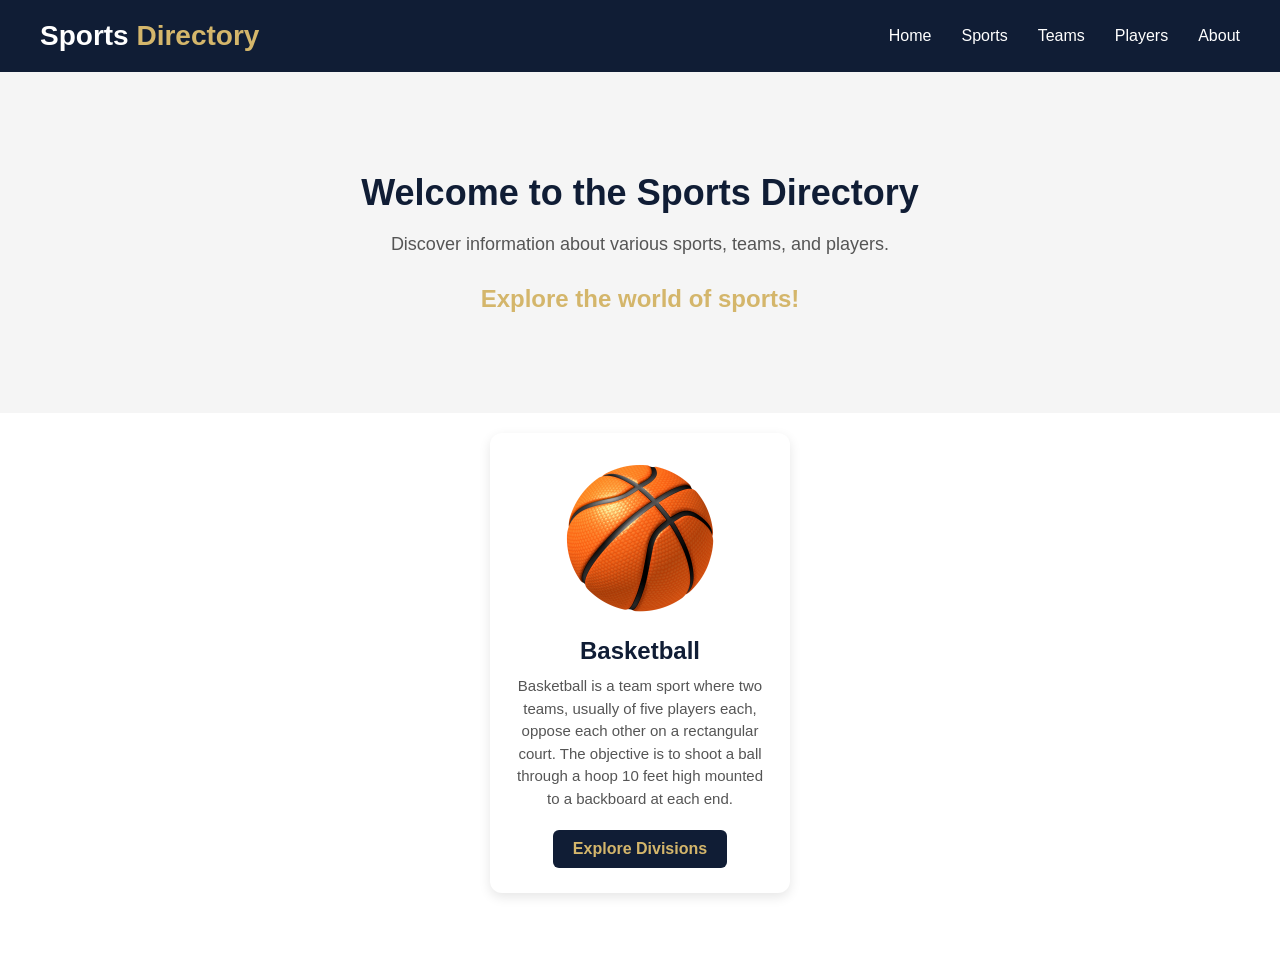
==== index.html @ fd7c1a42 "progress-so-far" ====
<!DOCTYPE html>
<html lang="en">
<head>
    <meta charset="UTF-8">
    <meta name="viewport" content="width=device-width, initial-scale=1.0">
    <title>Sports Directory</title>
    <link rel="stylesheet" href="style.css">
</head>
<body>
    <header>
        <nav>
            <h1>Sports <span>Directory</span></h1>

            <ul>
                <li><a href="#home">Home</a></li>
                <li><a href="#sports">Sports</a></li>
                <li><a href="#teams">Teams</a></li>
                <li><a href="#players">Players</a></li>
                <li><a href="#about">About</a></li>
            </ul>
        </nav>
    </header>

    <main>
        <section class="welcome" id="home">
            <h2>Welcome to the Sports Directory</h2>
            <p>Discover information about various sports, teams, and players.</p>
            <h3>Explore the world of sports!</h3>
        </section>

        <section class="sports">
            <div class="sport-card">
                <img src="images/basketball.png" alt="Basketball">
                <h2>Basketball</h2>
                <p>Basketball is a team sport where two teams, usually of five players each, oppose each other on a rectangular court. The objective is to shoot a ball through a hoop 10 feet high mounted to a backboard at each end.</p>
                <a href="basketball.html" class="sport-link">Explore Divisions</a>
            </div>
        </section>
    </main>

    <script src="script.js"></script>
</body>
</html>
---- style.css ----
/* General Page Styling */
* {
    margin: 0;
    padding: 0;
    box-sizing: border-box;
}

body {
    font-family: Arial, sans-serif;
    background-color: #FFFFFF;
}

/* Navigation Bar */
header {
    background-color: #101D35;
    padding: 20px 40px;
}

nav {
    display: flex;
    justify-content: space-between;
    align-items: center;
}

/* Website Name */
nav h1 {
    color: #FFFFFF;
    font-size: 28px;
}

nav h1 span {
    color: #D4B66B;
}

/* Navigation Links */
nav ul {
    display: flex;
    list-style: none;
    gap: 30px;
}

nav ul li a {
    color: #FFFFFF;
    text-decoration: none;
    font-size: 16px;
}

nav ul li a:hover {
    color: #D4B66B;
}

/* Welcome Section */
.welcome {
    text-align: center;
    padding: 100px 20px;
    background-color: #F5F5F5;
}

.welcome h2 {
    font-size: 36px;
    color: #101D35;
    margin-bottom: 20px;
}

.welcome p {
    font-size: 18px;
    color: #555555;
    max-width: 600px;
    margin: 0 auto;
}

.welcome h3 {
    font-size: 24px;
    color: #D4B66B;
    margin-top: 30px;
}

/* Sports Section */
.sports {
    display: flex;
    justify-content: center;
    padding: 20px 40px 60px;
}

/* Individual Sport Card */
.sport-card {
    background-color: #FFFFFF;
    width: 300px;
    padding: 25px;
    border-radius: 12px;
    text-align: center;
    box-shadow: 0 4px 12px rgba(0, 0, 0, 0.1);
    transition: transform 0.3s ease;
}

/* Basketball Image */
.sport-card img {
    width: 100%;
    height: 160px;
    object-fit: contain;
    margin-bottom: 15px;
}

/* Sport Name */
.sport-card h2 {
    color: #101D35;
    font-size: 24px;
    margin-bottom: 10px;
}

/* Sport Description */
.sport-card p {
    color: #555555;
    font-size: 15px;
    line-height: 1.5;
    margin-bottom: 20px;
}

/* Explore Link */
.sport-link {
    display: inline-block;
    background-color: #101D35;
    color: #D4B66B;
    padding: 10px 20px;
    border-radius: 6px;
    text-decoration: none;
    font-weight: bold;
}

/* Hover Effects */
.sport-card:hover {
    transform: translateY(-5px);
}

.sport-link:hover {
    background-color: #D4B66B;
    color: #101D35;
}
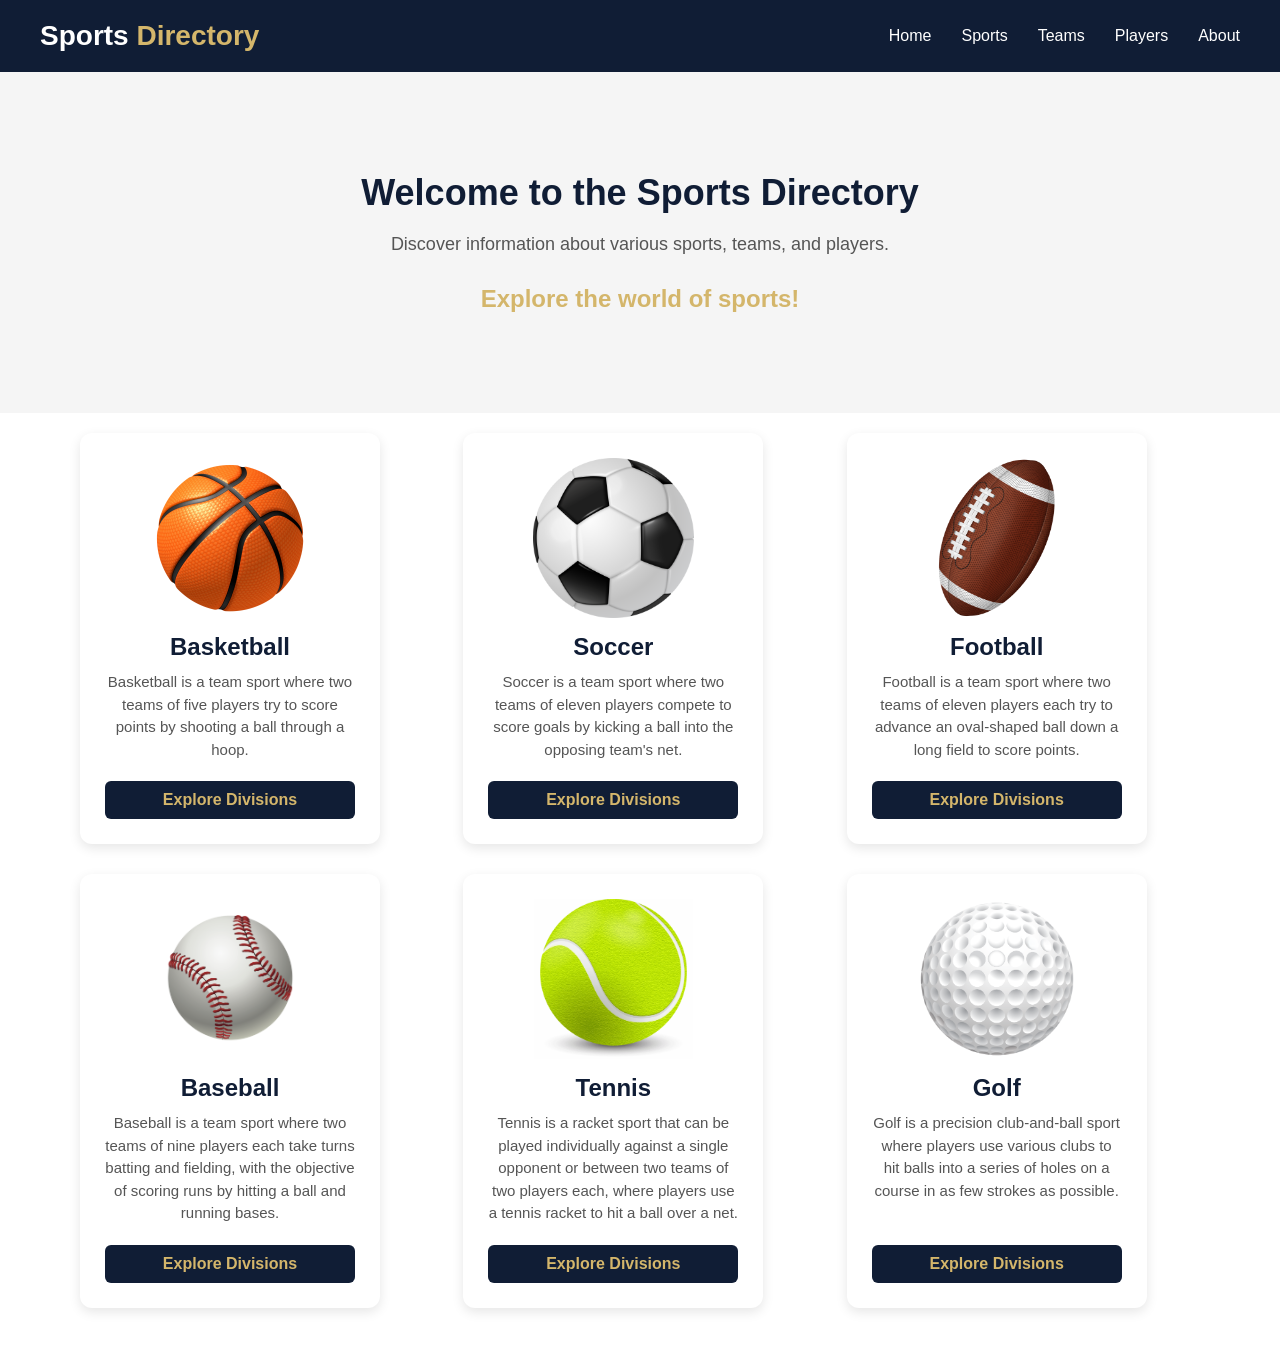
==== commit 36120ece: "progress-basketball" ====
--- a/index.html
+++ b/index.html
@@ -29,11 +29,61 @@
         </section>
 
         <section class="sports">
+            <!-- Basketball Card -->
             <div class="sport-card">
                 <img src="images/basketball.png" alt="Basketball">
                 <h2>Basketball</h2>
-                <p>Basketball is a team sport where two teams, usually of five players each, oppose each other on a rectangular court. The objective is to shoot a ball through a hoop 10 feet high mounted to a backboard at each end.</p>
-                <a href="basketball.html" class="sport-link">Explore Divisions</a>
+                <p>Basketball is a team sport where two teams of five players try to score points by shooting a ball through a hoop.</p>
+                <a href="sports/basketball/basketball.html" class="sport-link">Explore Divisions</a>
+            </div>
+            
+            <!-- Soccer Card -->
+            <div class="sport-card">
+                <img src="images/soccer.png" alt="Soccer">
+                <h2>Soccer</h2>
+                <p>Soccer is a team sport where two teams of eleven players compete to score goals by kicking a ball into the opposing team's net.</p>
+                <a href="sports/soccer/soccer.html" class="sport-link">Explore Divisions</a>
+            </div>
+
+            <!-- Football Card -->
+            <div class="sport-card">
+                <img src="images/football.png" alt="Football">
+                <h2>Football</h2>
+                <p>Football is a team sport where two teams of eleven players each try to advance an oval-shaped ball down a long field to score points.</p>
+                <a href="sports/football/football.html" class="sport-link">Explore Divisions</a>
+            </div>
+
+            <!-- Baseball Card -->
+            <div class="sport-card">
+                <img src="images/baseball.png" alt="Baseball">
+                <h2>Baseball</h2>
+                <p>Baseball is a team sport where two teams of nine players each take turns batting and fielding, with the objective of scoring runs by hitting a ball and running bases.</p>
+                <a href="sports/baseball/baseball.html" class="sport-link">Explore Divisions</a>
+            </div>
+
+            <!-- Tennis Card -->
+            <div class="sport-card">
+                <img src="images/tennis.png" alt="Tennis">
+                <h2>Tennis</h2>
+                <p>Tennis is a racket sport that can be played individually against a single opponent or between two teams of two players each, where players use a tennis racket to hit a ball over a net.</p>
+                <a href="sports/tennis/tennis.html" class="sport-link">Explore Divisions</a>
+            </div>
+
+            <!-- Golf Card -->
+            <div class="sport-card">
+                <img src="images/golf.png" alt="Golf">
+                <h2>Golf</h2>
+                <p>Golf is a precision club-and-ball sport where players use various clubs to hit balls into a series of holes on a course in as few strokes as possible.</p>
+                <a href="sports/golf/golf.html" class="sport-link">Explore Divisions</a>
+            </div>
+
+            <!-- Add more sports cards as needed -->
+        </section>
+    </main>
+
+    <script src="script.js"></script>
+</body>
+</html>
             </div>
         </section>
     </main>
--- a/style.css
+++ b/style.css
@@ -78,9 +78,12 @@
 
 /* Sports Section */
 .sports {
-    display: flex;
-    justify-content: center;
+    display: grid;
+    grid-template-columns: repeat(3, 1fr);
+    gap: 30px;
     padding: 20px 40px 60px;
+    max-width: 1200px;
+    margin: 0 auto;
 }
 
 /* Individual Sport Card */
@@ -136,4 +139,60 @@
 .sport-link:hover {
     background-color: #D4B66B;
     color: #101D35;
+}
+
+/* Responsive Sports Grid */
+@media (max-width: 900px) {
+    .sports {
+        grid-template-columns: repeat(2, 1fr);
+    }
+}
+
+@media (max-width: 600px) {
+    .sports {
+        grid-template-columns: 1fr;
+        padding: 20px;
+    }
+}
+
+/* Keep Sports Cards Consistent */
+.sport-card {
+    display: flex;
+    flex-direction: column;
+    height: 100%;
+}
+
+.sport-card .sport-link {
+    margin-top: auto;
+}
+
+.sport-heading {
+    text-align: center;
+    padding: 60px 20px 30px;
+}
+
+.sport-heading h2 {
+    color: #101D35;
+    margin-bottom: 10px;
+}
+
+.sport-heading p {
+    color: #555;
+}
+
+.leagues > h3 {
+    text-align: center;
+    color: #B18C3D;
+    margin-bottom: 20px;
+}
+
+.team-card {
+    justify-content: center;
+    min-height: 150px;
+}
+
+.conference-label {
+    color: #B18C3D;
+    font-weight: bold;
+    margin-top: 10px;
 }
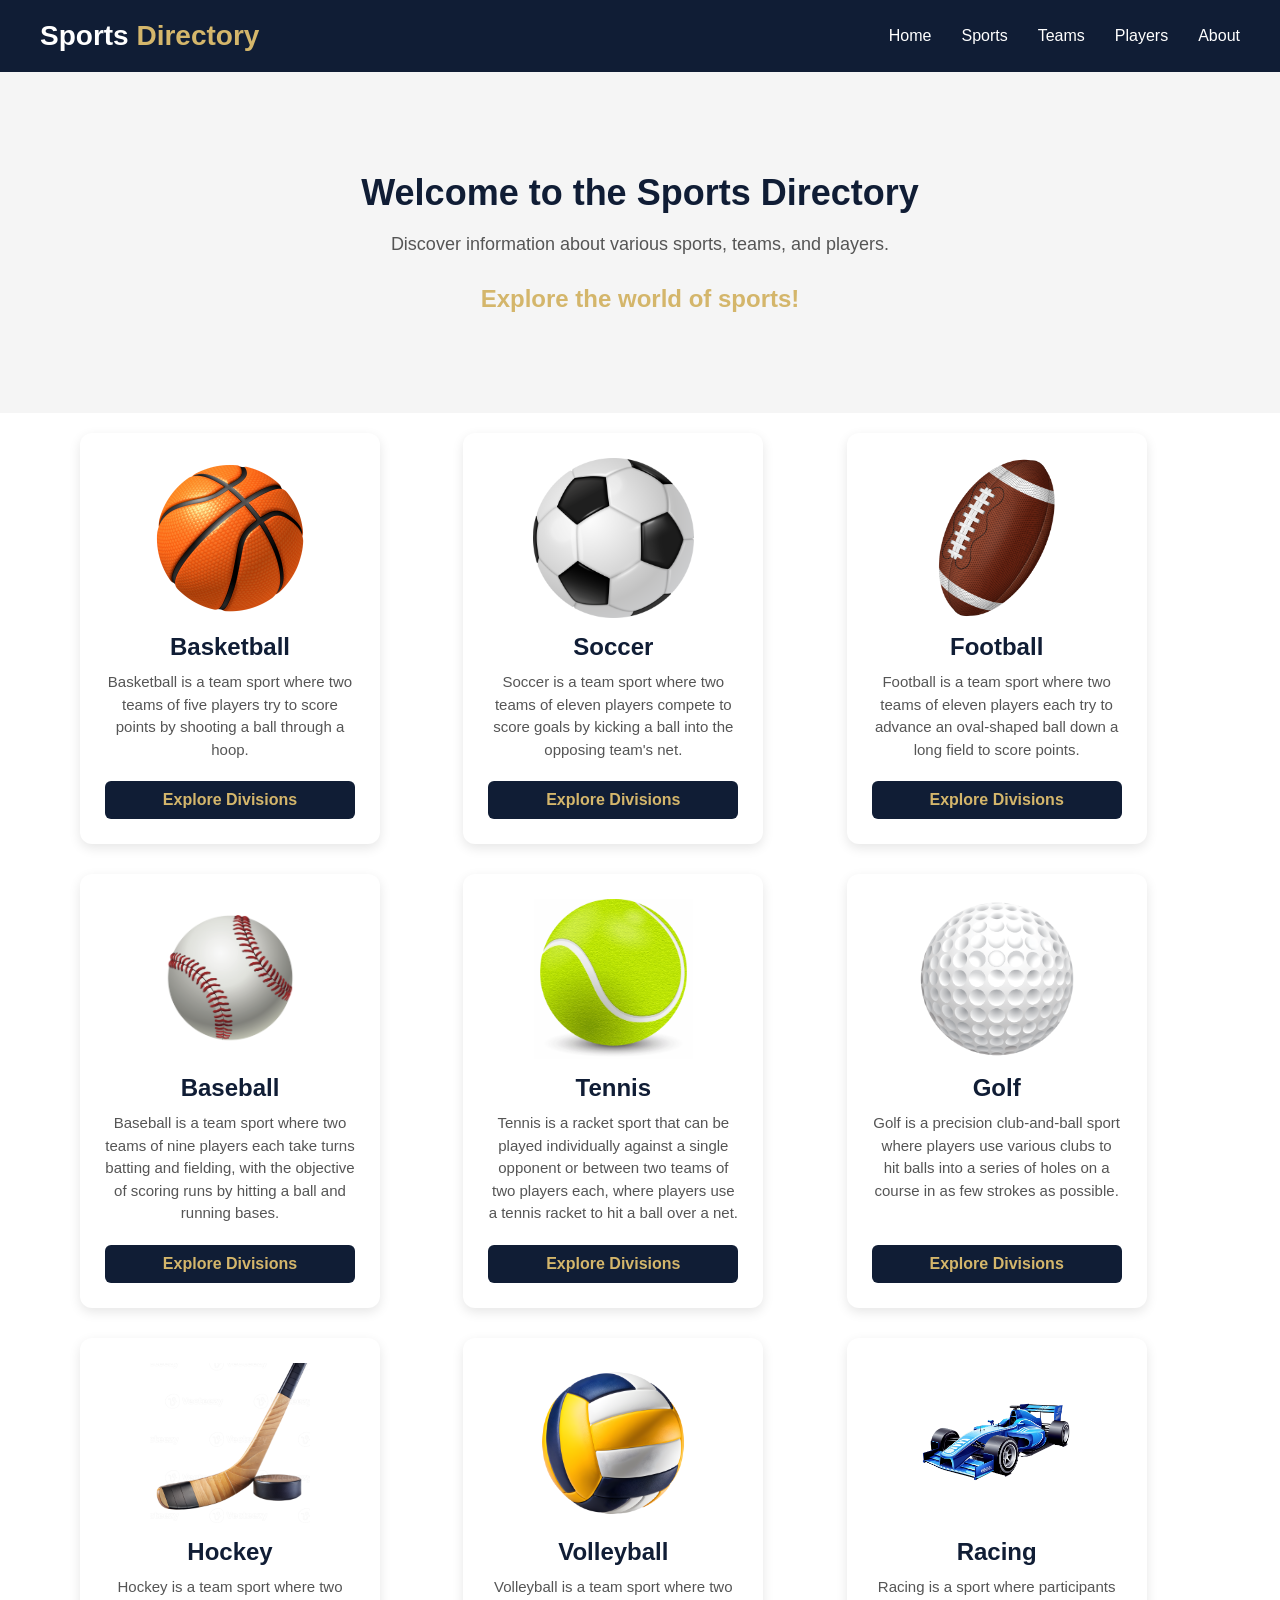
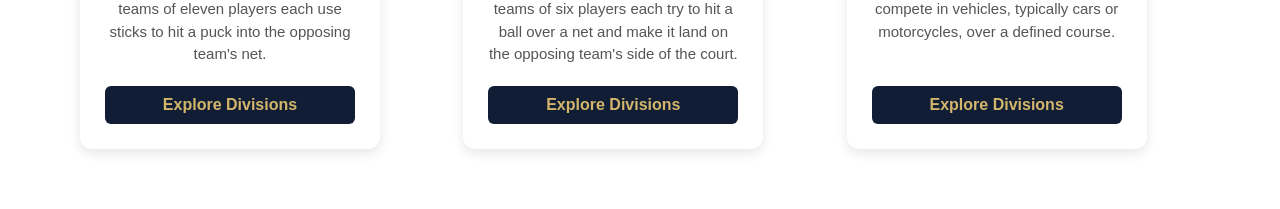
==== commit 3ab59e26: "nba-progress" ====
--- a/index.html
+++ b/index.html
@@ -77,7 +77,29 @@
                 <a href="sports/golf/golf.html" class="sport-link">Explore Divisions</a>
             </div>
 
-            <!-- Add more sports cards as needed -->
+            <!-- Hockey Card -->
+            <div class="sport-card">
+                <img src="images/hockey.png" alt="Hockey">
+                <h2>Hockey</h2>
+                <p>Hockey is a team sport where two teams of eleven players each use sticks to hit a puck into the opposing team's net.</p>
+                <a href="sports/hockey/hockey.html" class="sport-link">Explore Divisions</a>
+            </div>
+
+            <!-- Volleyball Card -->
+            <div class="sport-card">
+                <img src="images/volleyball.png" alt="Volleyball">
+                <h2>Volleyball</h2>
+                <p>Volleyball is a team sport where two teams of six players each try to hit a ball over a net and make it land on the opposing team's side of the court.</p>
+                <a href="sports/volleyball/volleyball.html" class="sport-link">Explore Divisions</a>
+            </div>
+
+            <!-- Racing Card -->
+            <div class="sport-card">
+                <img src="images/racing.png" alt="Racing">
+                <h2>Racing</h2>
+                <p>Racing is a sport where participants compete in vehicles, typically cars or motorcycles, over a defined course.</p>
+                <a href="sports/racing/racing.html" class="sport-link">Explore Divisions</a>
+            </div>
         </section>
     </main>
 
--- a/style.css
+++ b/style.css
@@ -195,4 +195,406 @@
     color: #B18C3D;
     font-weight: bold;
     margin-top: 10px;
+}
+
+/* Team Overview */
+
+.team-overview {
+    max-width: 1200px;
+    margin: 40px auto;
+    padding: 30px;
+    background: #101D35;
+    color: white;
+    border-radius: 15px;
+    box-shadow: 0 4px 12px rgba(0, 0, 0, 0.12);
+}
+
+.team-overview-header {
+    display: flex;
+    align-items: center;
+    gap: 25px;
+    padding-bottom: 25px;
+    border-bottom: 1px solid #526078;
+}
+
+.team-overview-header img {
+    width: 100px;
+    height: 100px;
+    object-fit: contain;
+}
+
+.team-overview-header h1 {
+    margin: 0;
+    font-size: 36px;
+}
+
+.team-overview-header p {
+    margin-top: 8px;
+    color: #D4B66B;
+}
+
+.team-overview-info {
+    display: grid;
+    grid-template-columns: repeat(3, 1fr);
+    gap: 20px;
+    margin-top: 25px;
+}
+
+.team-overview-info div {
+    display: flex;
+    flex-direction: column;
+    gap: 6px;
+}
+
+.team-overview-info span {
+    color: #D4B66B;
+    font-size: 13px;
+}
+
+.team-overview-info strong {
+    font-size: 17px;
+}
+
+/* Player sections */
+.player-section {
+    padding: 40px;
+    max-width: 1400px;
+    margin: 0 auto;
+}
+
+.player-section h2 {
+    color: #101D35;
+    font-size: 32px;
+    margin-bottom: 25px;
+}
+
+/* Current player cards */
+.current-player-grid {
+    display: grid;
+    grid-template-columns: repeat(auto-fit, minmax(190px, 240px));
+    justify-content: center;
+    gap: 20px;
+}
+
+.player-card {
+    background-color: #101D35;
+    color: white;
+    border-radius: 12px;
+    overflow: hidden;
+    text-align: center;
+    box-shadow: 0 4px 12px rgba(0, 0, 0, 0.12);
+}
+
+.player-card img {
+    width: 100%;
+    height: 200px;
+    object-fit: cover;
+    object-position: center 20%;
+}
+
+.player-info {
+    padding: 15px;
+}
+
+.player-position {
+    color: #D4B66B;
+    margin: 8px 0 15px;
+}
+
+/* Player statistics */
+.player-stats {
+    display: grid;
+    grid-template-columns: repeat(3, 1fr);
+    border-top: 1px solid #526078;
+    padding-top: 12px;
+}
+
+.player-stats div {
+    display: flex;
+    flex-direction: column;
+    gap: 6px;
+    border-right: 1px solid #526078;
+}
+
+.player-stats div:last-child {
+    border-right: none;
+}
+
+.player-stats span {
+    font-size: 13px;
+    color: #D4B66B;
+}
+
+.player-stats strong {
+    font-size: 18px;
+}
+
+/* Jerseys */
+
+.jersey-section {
+    padding: 40px;
+    max-width: 1400px;
+    margin: 0 auto;
+}
+
+.jersey-section h2 {
+    color: #101D35;
+    font-size: 32px;
+    margin-bottom: 25px;
+}
+
+.jersey-grid {
+    display: grid;
+    grid-template-columns: repeat(auto-fit, minmax(220px, 280px));
+    justify-content: center;
+    gap: 20px;
+}
+
+.jersey-card {
+    background: #101D35;
+    color: white;
+    border-radius: 12px;
+    overflow: hidden;
+    text-align: center;
+    box-shadow: 0 4px 12px rgba(0, 0, 0, 0.12);
+}
+
+.jersey-card img {
+    width: 100%;
+    height: 280px;
+    object-fit: contain;
+    background: white;
+}
+
+.jersey-info {
+    padding: 15px;
+}
+
+.jersey-info h3 {
+    margin-bottom: 6px;
+}
+
+.jersey-info p {
+    color: #D4B66B;
+    margin: 0;
+}
+
+/* Past player cards */
+.past-players-heading {
+    margin-top: 60px;
+}
+
+.past-player-grid {
+    display: grid;
+    grid-template-columns: repeat(auto-fit, minmax(150px, 1fr));
+    gap: 15px;
+}
+
+.past-player-card {
+    background-color: #101D35;
+    color: white;
+    border-radius: 10px;
+    overflow: hidden;
+    text-align: center;
+}
+
+.past-player-card img {
+    width: 100%;
+    height: 210px;
+    object-fit: cover;
+}
+
+.past-player-info {
+    padding: 12px;
+}
+
+.past-player-info h3 {
+    font-size: 16px;
+}
+
+.past-player-info p {
+    color: #D4B66B;
+    font-size: 13px;
+    margin-top: 8px;
+}
+
+.past-player-stats {
+    display: grid;
+    grid-template-columns: repeat(3, 1fr);
+    margin-top: 10px;
+    padding-top: 10px;
+    border-top: 1px solid #526078;
+}
+
+.past-player-stats div {
+    display: flex;
+    flex-direction: column;
+    gap: 4px;
+    border-right: 1px solid #526078;
+}
+
+.past-player-stats div:last-child {
+    border-right: none;
+}
+
+.past-player-stats span {
+    font-size: 10px;
+    color: #D4B66B;
+}
+
+.past-player-stats strong {
+    font-size: 14px;
+}
+
+/* Team History */
+
+.team-history {
+    max-width: 1200px;
+    margin: 60px auto;
+    padding: 0 40px;
+}
+
+.team-history h2 {
+    color: #101D35;
+    font-size: 32px;
+    margin-bottom: 25px;
+}
+
+.history-card {
+    background: #101D35;
+    color: white;
+    padding: 25px;
+    margin-bottom: 18px;
+    border-radius: 12px;
+    box-shadow: 0 4px 12px rgba(0, 0, 0, 0.12);
+}
+
+.history-card h3 {
+    color: #D4B66B;
+    font-size: 22px;
+    margin-bottom: 10px;
+}
+
+.history-card p {
+    line-height: 1.6;
+    margin: 0;
+}
+
+/* Jersey Popup */
+
+.jersey-modal {
+    display: none;
+    position: fixed;
+    z-index: 1000;
+    left: 0;
+    top: 0;
+    width: 100%;
+    height: 100%;
+    background: rgba(0, 0, 0, 0.7);
+    align-items: center;
+    justify-content: center;
+    padding: 20px;
+}
+
+.jersey-modal-content {
+    position: relative;
+    width: 90%;
+    max-width: 600px;
+    background: white;
+    border-radius: 15px;
+    overflow: hidden;
+    box-shadow: 0 8px 30px rgba(0, 0, 0, 0.3);
+}
+
+.jersey-modal-content img {
+    display: block;
+    width: 100%;
+    height: 400px;
+    object-fit: contain;
+    background: white;
+}
+
+.jersey-modal-info {
+    background: #101D35;
+    color: white;
+    padding: 25px;
+    text-align: center;
+}
+
+.jersey-modal-info h2 {
+    color: white;
+    margin-bottom: 8px;
+}
+
+.jersey-modal-info #jersey-modal-team {
+    color: #D4B66B;
+    margin-bottom: 15px;
+}
+
+.jersey-modal-info #jersey-modal-description {
+    line-height: 1.5;
+}
+
+.jersey-close {
+    position: absolute;
+    top: 12px;
+    right: 15px;
+    width: 40px;
+    height: 40px;
+    border: none;
+    border-radius: 50%;
+    background: #101D35;
+    color: white;
+    font-size: 28px;
+    cursor: pointer;
+}
+
+.jersey-close:hover {
+    background: #D4B66B;
+    color: #101D35;
+}
+
+.jersey-click {
+    display: inline-block;
+    margin-top: 10px;
+    color: #D4B66B;
+    font-size: 13px;
+    font-weight: bold;
+}
+
+.jersey-card {
+    cursor: pointer;
+    transition: transform 0.2s ease, box-shadow 0.2s ease;
+}
+
+.jersey-card:hover {
+    transform: translateY(-5px);
+    box-shadow: 0 8px 18px rgba(0, 0, 0, 0.2);
+}
+
+/* Smaller screens */
+@media (max-width: 600px) {
+    .player-section {
+        padding: 20px;
+    }
+    
+    .jersey-section {
+    padding: 20px;
+    }
+
+    .jersey-grid {
+        grid-template-columns: 1fr;
+    }
+
+    .jersey-card img {
+        height: 250px;
+    }
+
+    .team-history {
+    padding: 0 20px;
+    }
+
+    .history-card {
+    padding: 20px;
+    }
 }
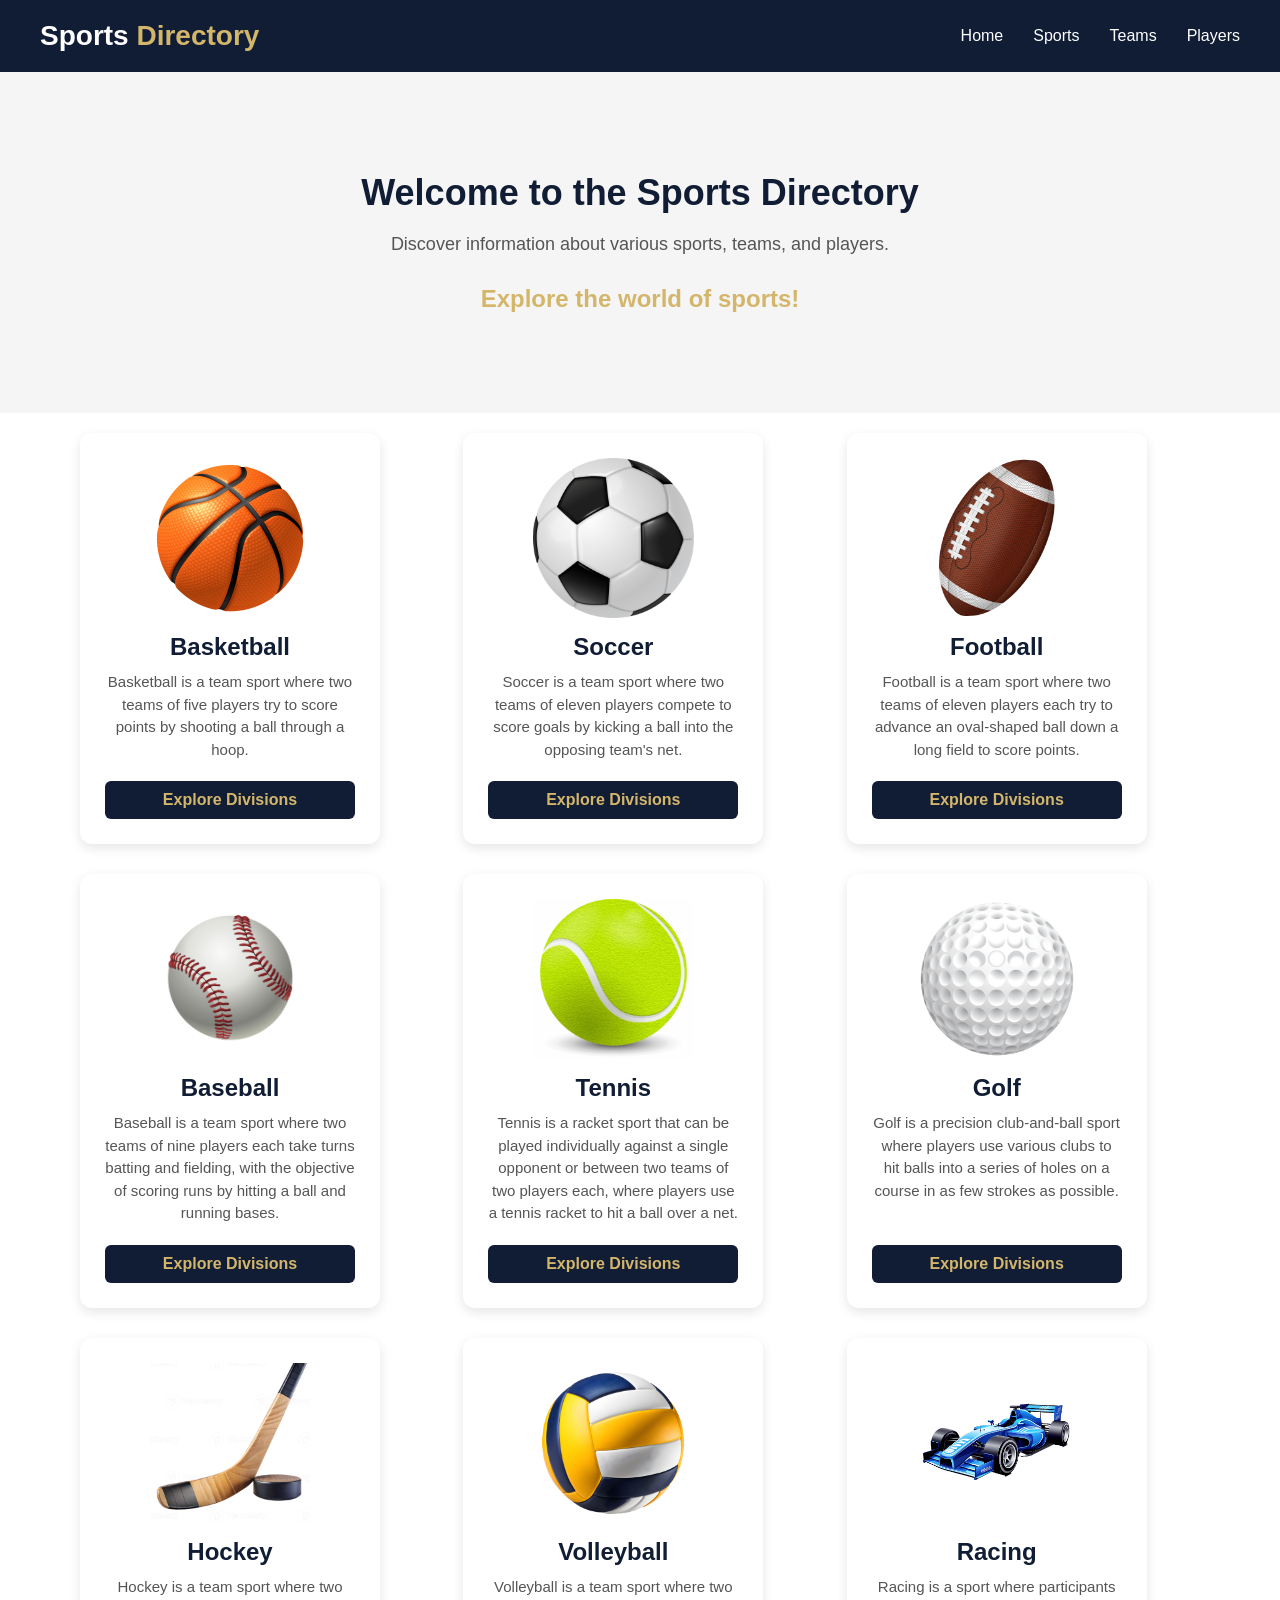
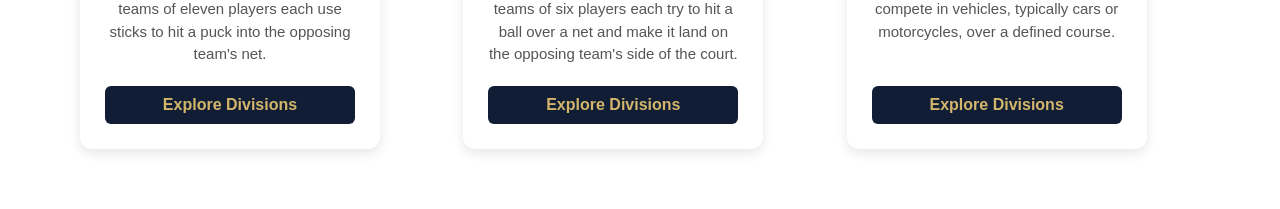
==== commit e90962b2: "hamburger-menu" ====
--- a/index.html
+++ b/index.html
@@ -11,12 +11,22 @@
         <nav>
             <h1>Sports <span>Directory</span></h1>
 
-            <ul>
-                <li><a href="#home">Home</a></li>
-                <li><a href="#sports">Sports</a></li>
-                <li><a href="#teams">Teams</a></li>
-                <li><a href="#players">Players</a></li>
-                <li><a href="#about">About</a></li>
+            <button
+                class="menu-toggle"
+                id="menu-toggle"
+                aria-label="Open navigation menu"
+                aria-expanded="false"
+                aria-controls="nav-links">
+                <span></span>
+                <span></span>
+                <span></span>
+            </button>
+
+            <ul id="nav-links">
+                <li><a href="index.html">Home</a></li>
+                <li><a href="sports.html">Sports</a></li>
+                <li><a href="teams.html">Teams</a></li>
+                <li><a href="players.html">Players</a></li>
             </ul>
         </nav>
     </header>
--- a/style.css
+++ b/style.css
@@ -21,6 +21,69 @@
     display: flex;
     justify-content: space-between;
     align-items: center;
+}
+
+/* Hamburger Menu */
+.menu-toggle {
+    display: none;
+    background: none;
+    border: none;
+    cursor: pointer;
+    padding: 8px;
+}
+
+.menu-toggle span {
+    display: block;
+    width: 28px;
+    height: 3px;
+    background-color: #D4B66B;
+    margin: 6px 0;
+    border-radius: 3px;
+    transition: 0.3s ease;
+}
+
+/* Mobile Navigation */
+@media (max-width: 768px) {
+    header {
+        padding: 15px 20px;
+    }
+
+    nav {
+        flex-wrap: wrap;
+        gap: 15px;
+    }
+
+    nav h1 {
+        font-size: 24px;
+    }
+
+    .menu-toggle {
+        display: block;
+        margin-left: auto;
+    }
+
+    nav ul {
+        display: none;
+        flex-direction: column;
+        width: 100%;
+        gap: 0;
+        padding-top: 10px;
+    }
+
+    nav ul.active {
+        display: flex;
+    }
+
+    nav ul li {
+        width: 100%;
+        text-align: center;
+    }
+
+    nav ul li a {
+        display: block;
+        padding: 14px;
+        border-top: 1px solid #526078;
+    }
 }
 
 /* Website Name */
@@ -191,6 +254,22 @@
     min-height: 150px;
 }
 
+.team-link {
+    text-decoration: none;
+    color: inherit;
+    display: block;
+}
+
+.team-card {
+    cursor: pointer;
+    transition: transform 0.2s ease, box-shadow 0.2s ease;
+}
+
+.team-card:hover {
+    transform: translateY(-5px);
+    box-shadow: 0 8px 18px rgba(0, 0, 0, 0.2);
+}
+
 .conference-label {
     color: #B18C3D;
     font-weight: bold;
@@ -379,6 +458,7 @@
     margin: 0;
 }
 
+
 /* Past player cards */
 .past-players-heading {
     margin-top: 60px;
@@ -386,8 +466,9 @@
 
 .past-player-grid {
     display: grid;
-    grid-template-columns: repeat(auto-fit, minmax(150px, 1fr));
-    gap: 15px;
+    grid-template-columns: repeat(auto-fit, minmax(190px, 220px));
+    justify-content: center;
+    gap: 20px;
 }
 
 .past-player-card {
@@ -396,55 +477,70 @@
     border-radius: 10px;
     overflow: hidden;
     text-align: center;
+    box-shadow: 0 4px 12px rgba(0, 0, 0, 0.12);
+    display: flex;
+    flex-direction: column;
 }
 
 .past-player-card img {
+    display: block;
     width: 100%;
-    height: 210px;
+    height: 200px;
     object-fit: cover;
+    object-position: center 20%;
 }
 
 .past-player-info {
-    padding: 12px;
+    padding: 15px 12px;
+    display: flex;
+    flex-direction: column;
+    flex-grow: 1;
 }
 
 .past-player-info h3 {
     font-size: 16px;
+    line-height: 1.3;
+    margin-bottom: 6px;
 }
 
 .past-player-info p {
     color: #D4B66B;
     font-size: 13px;
-    margin-top: 8px;
+    line-height: 1.4;
+    margin-top: 4px;
 }
 
 .past-player-stats {
     display: grid;
-    grid-template-columns: repeat(3, 1fr);
-    margin-top: 10px;
-    padding-top: 10px;
+    grid-template-columns: repeat(3, minmax(0, 1fr));
+    gap: 4px;
+    margin-top: 12px;
+    padding-top: 12px;
     border-top: 1px solid #526078;
 }
 
-.past-player-stats div {
-    display: flex;
-    flex-direction: column;
-    gap: 4px;
-    border-right: 1px solid #526078;
-}
-
-.past-player-stats div:last-child {
-    border-right: none;
-}
-
 .past-player-stats span {
-    font-size: 10px;
-    color: #D4B66B;
-}
-
-.past-player-stats strong {
-    font-size: 14px;
-}
+    display: block;
+    min-width: 0;
+    font-size: 11px;
+    line-height: 1.4;
+    color: #D4B66B;
+    overflow-wrap: anywhere;
+    text-align: center;
+}
+
+/* Responsive past-player cards */
+@media (max-width: 600px) {
+    .past-player-grid {
+        grid-template-columns: repeat(2, minmax(0, 1fr));
+        gap: 15px;
+    }
+
+    .past-player-card img {
+        height: 170px;
+    }
+}
+
 
 /* Team History */
 
@@ -572,6 +668,89 @@
     box-shadow: 0 8px 18px rgba(0, 0, 0, 0.2);
 }
 
+
+/* ========================================
+   SEASON STATISTICS
+========================================= */
+
+.season-stats {
+    margin: 40px 0;
+}
+
+.season-stats h2 {
+    text-align: center;
+    margin-bottom: 10px;
+}
+
+.season-stats-intro {
+    text-align: center;
+    margin: 0 auto 25px;
+    max-width: 650px;
+    line-height: 1.6;
+}
+
+.season-stats-grid {
+    display: grid;
+    grid-template-columns: repeat(2, minmax(0, 1fr));
+    gap: 20px;
+}
+
+.season-card {
+    background: #101D35;
+    color: white;
+    padding: 22px;
+    border-radius: 12px;
+    border: 1px solid #D4B66B;
+    box-sizing: border-box;
+}
+
+.season-card h3 {
+    color: #D4B66B;
+    font-size: 1.4rem;
+    margin: 0 0 18px;
+    text-align: center;
+}
+
+.season-record,
+.season-detail {
+    display: flex;
+    justify-content: space-between;
+    align-items: flex-start;
+    gap: 12px;
+    padding: 10px 0;
+    border-bottom: 1px solid rgba(255, 255, 255, 0.2);
+}
+
+.season-record strong {
+    font-size: 1.2rem;
+    color: #D4B66B;
+}
+
+.season-detail strong {
+    text-align: right;
+}
+
+.season-highlight {
+    margin: 16px 0 0;
+    line-height: 1.5;
+}
+
+.championship-season {
+    border: 2px solid #D4B66B;
+}
+
+.championship-season h3::after {
+    content: " ★";
+}
+
+/* Responsive layout for smaller screens */
+@media (max-width: 650px) {
+    .season-stats-grid {
+        grid-template-columns: 1fr;
+    }
+}
+
+
 /* Smaller screens */
 @media (max-width: 600px) {
     .player-section {
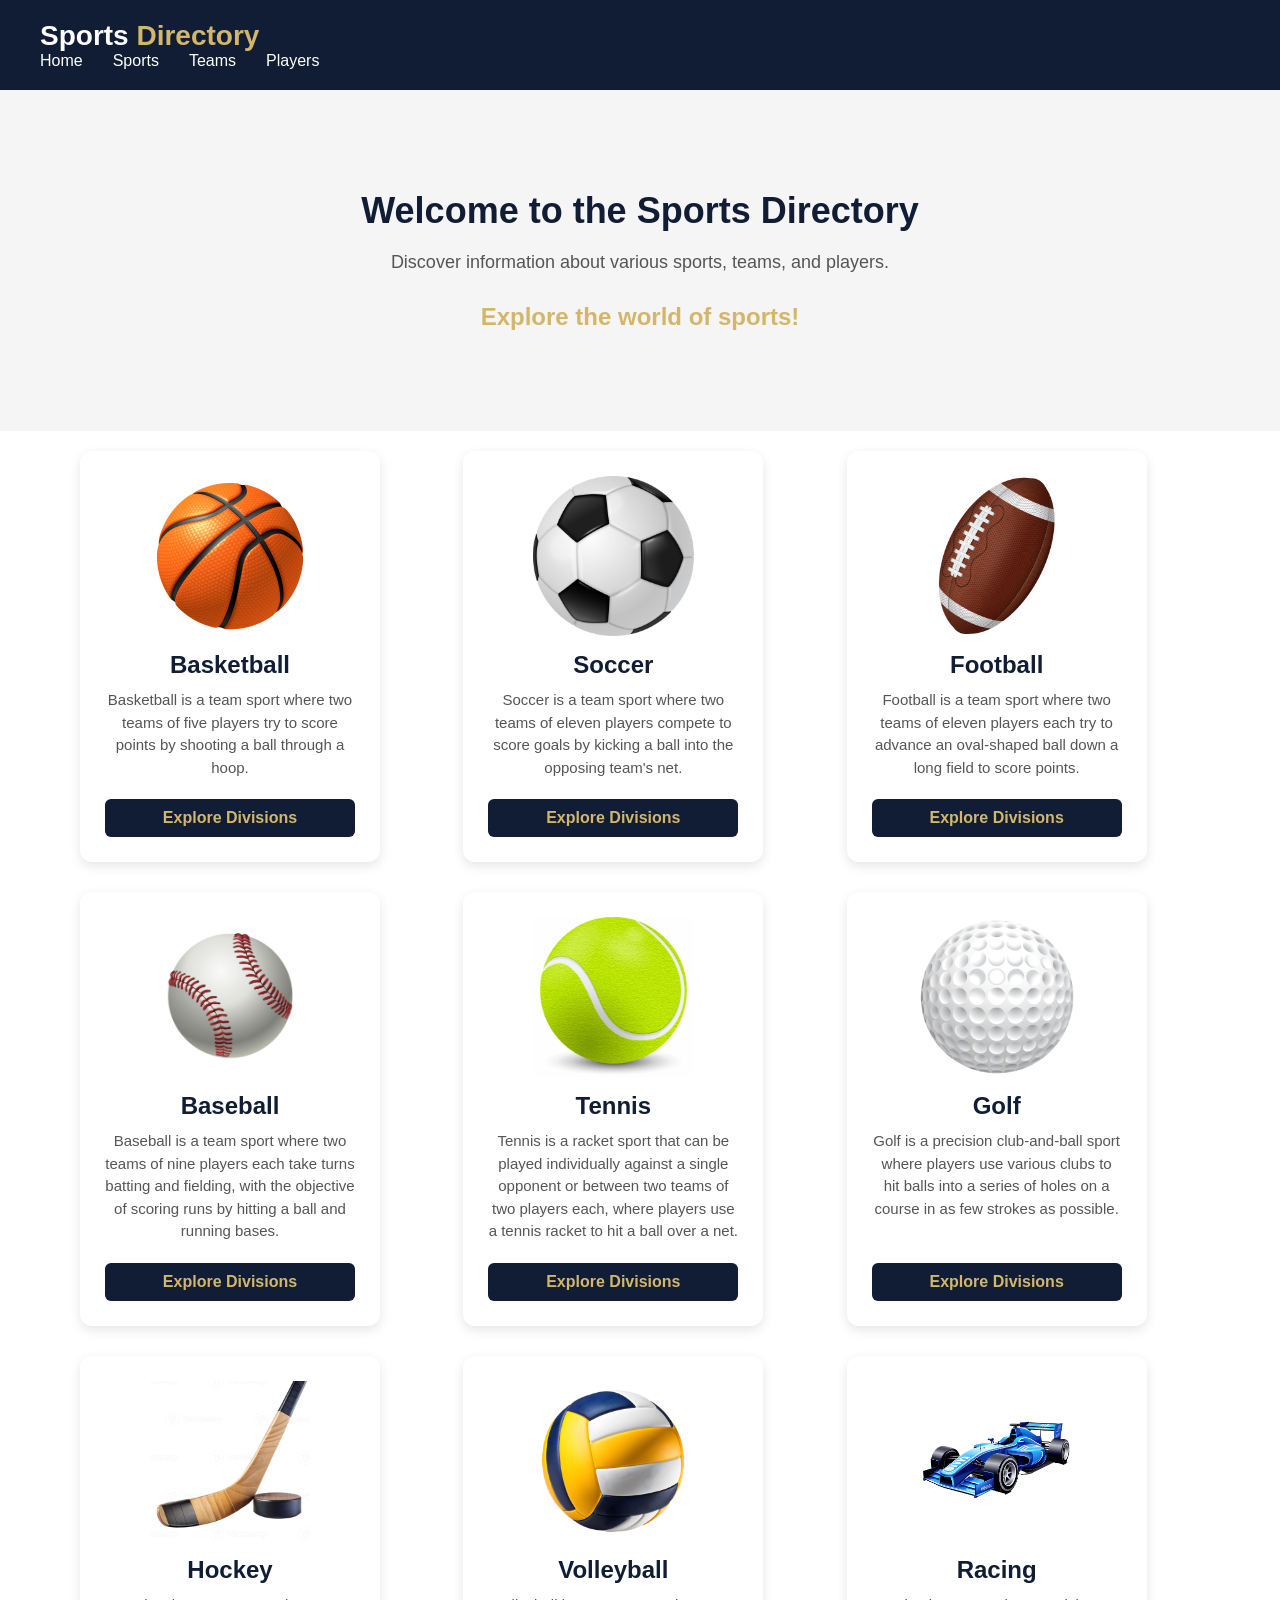
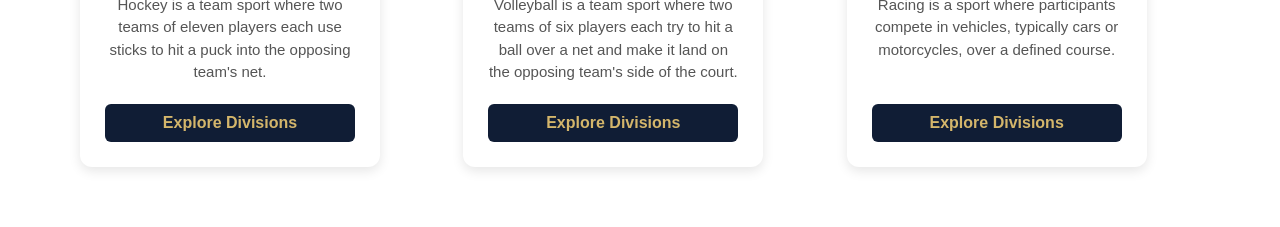
==== commit 159402fd: "fixes" ====
--- a/index.html
+++ b/index.html
@@ -12,11 +12,13 @@
             <h1>Sports <span>Directory</span></h1>
 
             <button
+                type="button"
                 class="menu-toggle"
                 id="menu-toggle"
                 aria-label="Open navigation menu"
                 aria-expanded="false"
                 aria-controls="nav-links">
+
                 <span></span>
                 <span></span>
                 <span></span>
@@ -113,13 +115,6 @@
         </section>
     </main>
 
-    <script src="script.js"></script>
-</body>
-</html>
-            </div>
-        </section>
-    </main>
-
-    <script src="script.js"></script>
+<script src="script.js"></script>
 </body>
 </html>
--- a/style.css
+++ b/style.css
@@ -17,13 +17,21 @@
     padding: 20px 40px;
 }
 
-nav {
+/* Navigation Links */
+nav ul {
     display: flex;
-    justify-content: space-between;
-    align-items: center;
-}
-
-/* Hamburger Menu */
+    list-style: none;
+    gap: 30px;
+}
+
+nav ul li a {
+    color: #FFFFFF;
+    text-decoration: none;
+    font-size: 16px;
+}
+
+
+/* Hamburger Button */
 .menu-toggle {
     display: none;
     background: none;
@@ -39,8 +47,52 @@
     background-color: #D4B66B;
     margin: 6px 0;
     border-radius: 3px;
-    transition: 0.3s ease;
-}
+}
+
+/* Mobile Navigation */
+@media (max-width: 768px) {
+    header {
+        padding: 15px 20px;
+    }
+
+    nav {
+        flex-wrap: wrap;
+        gap: 15px;
+    }
+
+    nav h1 {
+        font-size: 24px;
+    }
+
+    .menu-toggle {
+        display: block;
+        margin-left: auto;
+    }
+
+    nav ul {
+        display: none;
+        flex-direction: column;
+        width: 100%;
+        gap: 0;
+        padding-top: 10px;
+    }
+
+    nav ul.active {
+        display: flex;
+    }
+
+    nav ul li {
+        width: 100%;
+        text-align: center;
+    }
+
+    nav ul li a {
+        display: block;
+        padding: 14px;
+        border-top: 1px solid #526078;
+    }
+}
+
 
 /* Mobile Navigation */
 @media (max-width: 768px) {
